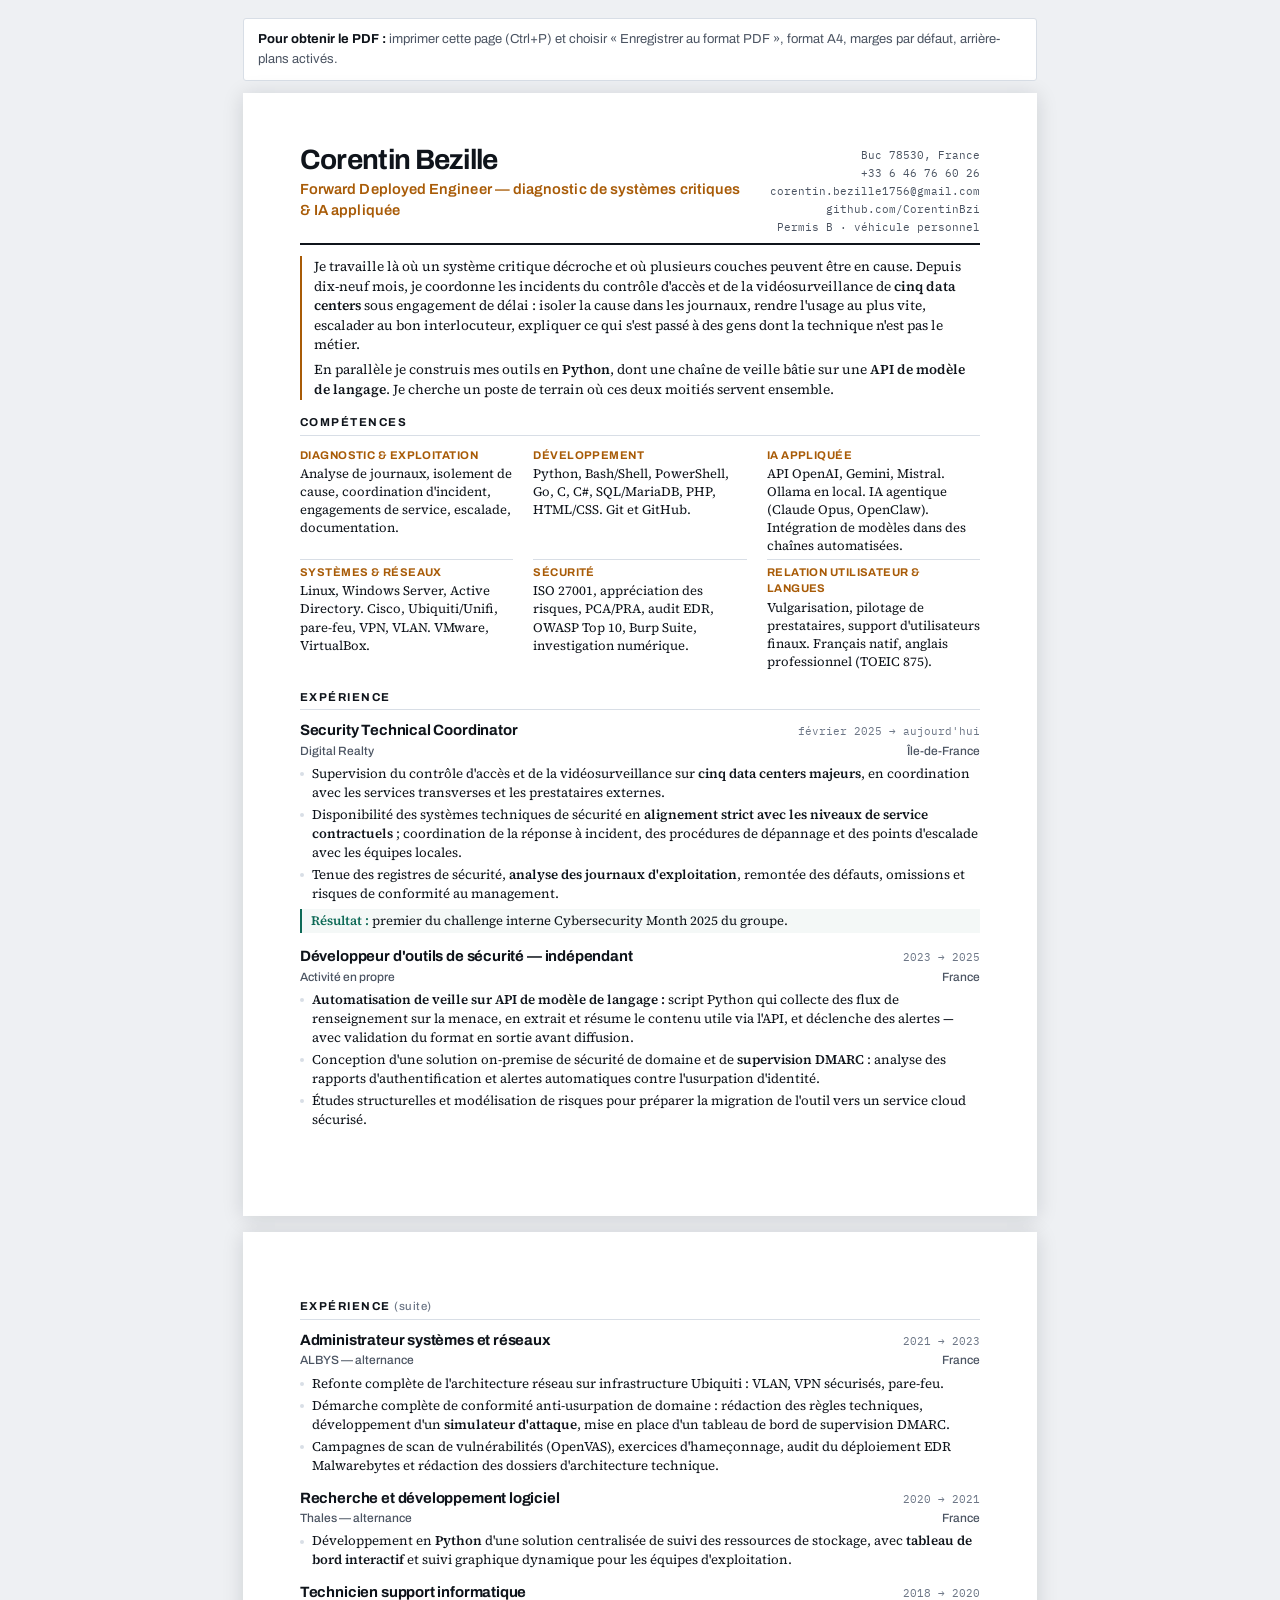
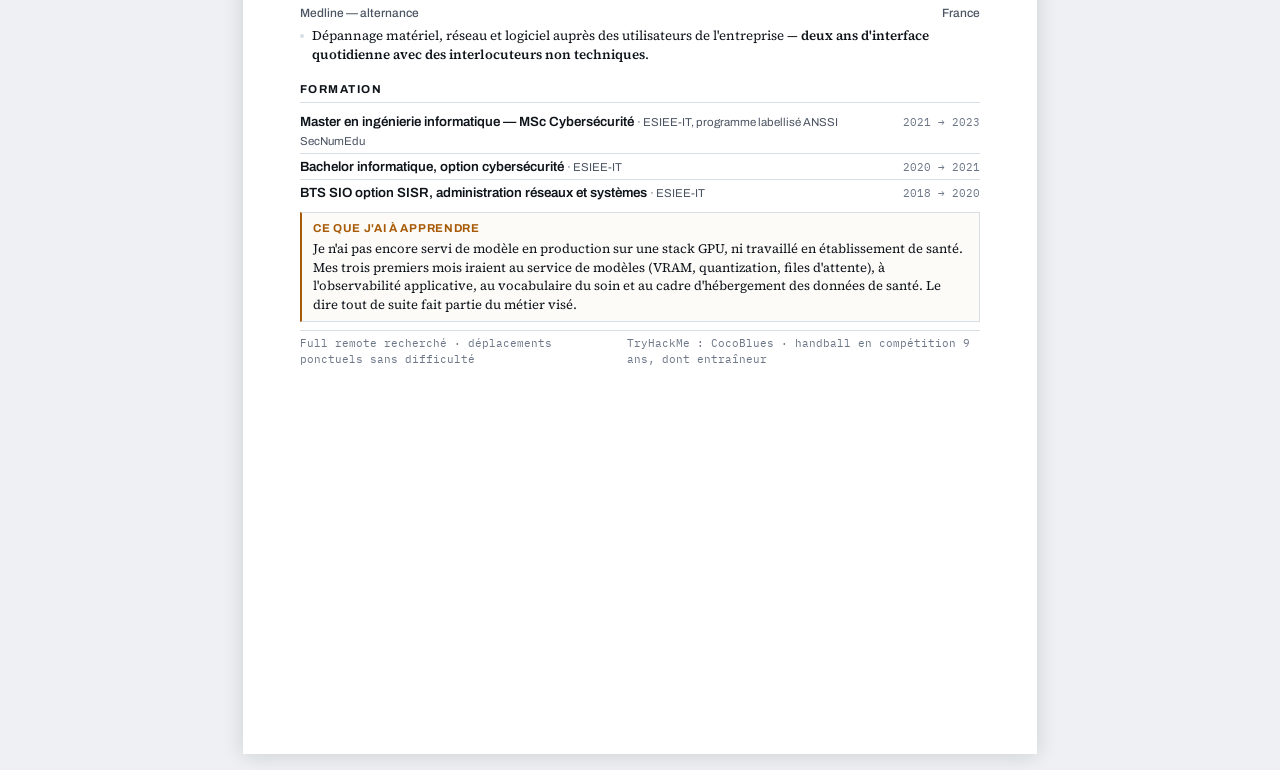
==== cv.html @ ca57f3ab "feat: portfolio réorienté Forward Deployed Engineer Remplace le mini-jeu d'audit cyber « SecAudit » " ====
<!doctype html>
<html lang="fr">
<head>
<meta charset="utf-8">
<meta name="viewport" content="width=device-width, initial-scale=1">
<title>CV — Corentin Bezille, Forward Deployed Engineer</title>
<meta name="description" content="CV de Corentin Bezille, candidat Forward Deployed Engineer : diagnostic de systèmes critiques, Python, modèles de langage, communication avec des utilisateurs non techniques.">
<meta name="color-scheme" content="light">

<link rel="preconnect" href="https://fonts.googleapis.com">
<link rel="preconnect" href="https://fonts.gstatic.com" crossorigin>
<link rel="stylesheet" href="https://fonts.googleapis.com/css2?family=Archivo:wght@500;600;700&family=IBM+Plex+Mono:wght@400;500&family=Source+Serif+4:opsz,wght@8..60,400;8..60,600&display=swap">

<style>
:root{
  --paper:#FFFFFF;
  --ink:#0F141B;
  --ink-2:#4B5462;
  --ink-3:#6C7686;
  --rule:#D8DEE6;
  --signal:#A85B07;
  --resolved:#0E6A57;
  --sans:"Archivo",system-ui,-apple-system,"Segoe UI",sans-serif;
  --serif:"Source Serif 4",Georgia,serif;
  --mono:"IBM Plex Mono",ui-monospace,Menlo,monospace;
}
*{box-sizing:border-box}
body{
  margin:0;background:#EEF0F3;color:var(--ink);
  font-family:var(--serif);font-size:10.2pt;line-height:1.44;
  -webkit-font-smoothing:antialiased;
}
.page{
  background:var(--paper);width:210mm;min-height:297mm;margin:16px auto;
  padding:14mm 15mm 12mm;box-shadow:0 2px 20px rgba(15,20,27,.14);
}
.page + .page{margin-top:0}

/* en-tête */
.id{display:flex;justify-content:space-between;align-items:flex-start;gap:18px;
  border-bottom:2.5px solid var(--ink);padding-bottom:7px}
.id h1{font-family:var(--sans);font-size:21pt;font-weight:700;letter-spacing:-.025em;
  margin:0;line-height:1}
.id .role{font-family:var(--sans);font-size:11pt;font-weight:600;color:var(--signal);
  margin:5px 0 0;letter-spacing:.005em}
.id .reach{font-family:var(--mono);font-size:8.2pt;line-height:1.65;color:var(--ink-2);
  text-align:right;white-space:nowrap}
.id .reach a{color:var(--ink-2);text-decoration:none}

/* accroche */
.pitch{margin:11px 0 0;border-left:2.5px solid var(--signal);padding:1px 0 1px 12px}
.pitch p{margin:0}
.pitch p + p{margin-top:5px}
.pitch b{font-weight:600}

h2.sec{
  font-family:var(--sans);font-size:8.6pt;font-weight:700;letter-spacing:.13em;
  text-transform:uppercase;color:var(--ink);margin:14px 0 0;padding-bottom:4px;
  border-bottom:1px solid var(--rule);
}

/* compétences */
.skills{display:grid;grid-template-columns:repeat(3,1fr);gap:0 20px;margin-top:7px}
.sk{padding:4px 0;border-bottom:1px solid var(--rule)}
.sk:nth-last-child(-n+3){border-bottom:0}
.sk h3{font-family:var(--sans);font-size:8.4pt;font-weight:700;letter-spacing:.04em;
  text-transform:uppercase;color:var(--signal);margin:0 0 2px}
.sk p{margin:0;font-size:9.7pt;line-height:1.4}

/* expérience */
.role-block{margin-top:10px;break-inside:avoid}
.role-head{display:flex;justify-content:space-between;align-items:baseline;gap:14px}
.role-head h3{font-family:var(--sans);font-size:11.2pt;font-weight:700;margin:0;letter-spacing:-.012em}
.role-head .when{font-family:var(--mono);font-size:8.4pt;color:var(--ink-3);white-space:nowrap}
.role-sub{font-family:var(--sans);font-size:9pt;font-weight:500;color:var(--ink-2);
  margin:1px 0 4px;display:flex;justify-content:space-between;gap:14px}
ul.pts{margin:0;padding:0;list-style:none}
ul.pts li{position:relative;padding:0 0 3px 12px;font-size:9.9pt;line-height:1.44}
ul.pts li::before{content:"";position:absolute;left:0;top:.62em;width:4px;height:4px;
  background:var(--rule);border-radius:50%}
ul.pts li b{font-weight:600}
.win{background:#F4F8F7;border-left:2.5px solid var(--resolved);padding:3px 9px;margin-top:3px;
  font-size:9.7pt;line-height:1.4}
.win b{color:var(--resolved);font-weight:600}

/* formation */
.edu{margin-top:6px}
.edu-row{display:flex;justify-content:space-between;align-items:baseline;gap:14px;
  padding:3px 0;border-bottom:1px solid var(--rule)}
.edu-row:last-child{border-bottom:0}
.edu-row h3{font-family:var(--sans);font-size:10pt;font-weight:600;margin:0}
.edu-row .where{font-family:var(--sans);font-size:8.6pt;font-weight:400;color:var(--ink-2)}
.edu-row .when{font-family:var(--mono);font-size:8.4pt;color:var(--ink-3);white-space:nowrap}
.edu-note{margin:4px 0 0;font-size:9.2pt;color:var(--ink-2)}

/* honnêteté */
.gap{margin-top:7px;border:1px solid var(--rule);border-left:2.5px solid var(--signal);
  padding:7px 11px;background:#FCFBF8}
.gap h3{font-family:var(--sans);font-size:8.6pt;font-weight:700;letter-spacing:.06em;
  text-transform:uppercase;color:var(--signal);margin:0 0 3px}
.gap p{margin:0;font-size:9.7pt;line-height:1.44}

h2.sec .cont{font-weight:500;letter-spacing:.04em;color:var(--ink-3);text-transform:none}
.foot{margin-top:8px;padding-top:5px;border-top:1px solid var(--rule);
  font-family:var(--mono);font-size:8pt;color:var(--ink-3);display:flex;
  justify-content:space-between;gap:14px}

.print-tip{
  max-width:210mm;margin:18px auto -4px;padding:11px 14px;background:#FFF;
  border:1px solid var(--rule);border-radius:3px;font-family:var(--sans);font-size:13px;
  color:var(--ink-2);line-height:1.5;
}
.print-tip b{color:var(--ink)}

@page{size:A4;margin:11mm 13mm}
@media print{
  body{background:#FFF}
  .page{width:auto;min-height:0;margin:0;padding:0;box-shadow:none}
  .page + .page{break-before:page}
  .print-tip{display:none}
  a{text-decoration:none;color:inherit}
  h2.sec{break-after:avoid}
  .role-block,.gap,.edu-row,.win{break-inside:avoid}
}
@media (max-width:800px){
  .page{width:auto;padding:22px 18px}
  .id{flex-direction:column;gap:8px}
  .id .reach{text-align:left}
  .skills{grid-template-columns:1fr}
  .sk{border-bottom:1px solid var(--rule)}
  .role-head,.role-sub,.edu-row,.foot{flex-direction:column;gap:2px}
  .role-head .when,.edu-row .when{order:-1}
}
</style>
</head>
<body>

<p class="print-tip"><b>Pour obtenir le PDF :</b> imprimer cette page (Ctrl+P) et choisir
« Enregistrer au format PDF », format A4, marges par défaut, arrière-plans activés.</p>

<article class="page">

  <header class="id">
    <div>
      <h1>Corentin Bezille</h1>
      <p class="role">Forward Deployed Engineer — diagnostic de systèmes critiques &amp; IA appliquée</p>
    </div>
    <div class="reach">
      Buc 78530, France<br>
      +33 6 46 76 60 26<br>
      <a href="mailto:corentin.bezille1756@gmail.com">corentin.bezille1756@gmail.com</a><br>
      github.com/CorentinBzi<br>
      Permis B · véhicule personnel
    </div>
  </header>

  <div class="pitch">
    <p>Je travaille là où un système critique décroche et où plusieurs couches peuvent être en cause.
    Depuis dix-neuf mois, je coordonne les incidents du contrôle d'accès et de la vidéosurveillance de
    <b>cinq data centers</b> sous engagement de délai : isoler la cause dans les journaux, rendre l'usage
    au plus vite, escalader au bon interlocuteur, expliquer ce qui s'est passé à des gens dont la
    technique n'est pas le métier.</p>
    <p>En parallèle je construis mes outils en <b>Python</b>, dont une chaîne de veille bâtie sur une
    <b>API de modèle de langage</b>. Je cherche un poste de terrain où ces deux moitiés servent ensemble.</p>
  </div>

  <h2 class="sec">Compétences</h2>
  <div class="skills">
    <div class="sk">
      <h3>Diagnostic &amp; exploitation</h3>
      <p>Analyse de journaux, isolement de cause, coordination d'incident, engagements de service,
      escalade, documentation.</p>
    </div>
    <div class="sk">
      <h3>Développement</h3>
      <p>Python, Bash/Shell, PowerShell, Go, C, C#, SQL/MariaDB, PHP, HTML/CSS. Git et GitHub.</p>
    </div>
    <div class="sk">
      <h3>IA appliquée</h3>
      <p>API OpenAI, Gemini, Mistral. Ollama en local. IA agentique (Claude Opus, OpenClaw).
      Intégration de modèles dans des chaînes automatisées.</p>
    </div>
    <div class="sk">
      <h3>Systèmes &amp; réseaux</h3>
      <p>Linux, Windows Server, Active Directory. Cisco, Ubiquiti/Unifi, pare-feu, VPN, VLAN.
      VMware, VirtualBox.</p>
    </div>
    <div class="sk">
      <h3>Sécurité</h3>
      <p>ISO 27001, appréciation des risques, PCA/PRA, audit EDR, OWASP Top 10, Burp Suite,
      investigation numérique.</p>
    </div>
    <div class="sk">
      <h3>Relation utilisateur &amp; langues</h3>
      <p>Vulgarisation, pilotage de prestataires, support d'utilisateurs finaux. Français natif,
      anglais professionnel (TOEIC 875).</p>
    </div>
  </div>

  <h2 class="sec">Expérience</h2>

  <section class="role-block">
    <div class="role-head">
      <h3>Security Technical Coordinator</h3>
      <span class="when">février 2025 → aujourd'hui</span>
    </div>
    <div class="role-sub"><span>Digital Realty</span><span>Île-de-France</span></div>
    <ul class="pts">
      <li>Supervision du contrôle d'accès et de la vidéosurveillance sur <b>cinq data centers majeurs</b>,
      en coordination avec les services transverses et les prestataires externes.</li>
      <li>Disponibilité des systèmes techniques de sécurité en <b>alignement strict avec les niveaux de
      service contractuels</b> ; coordination de la réponse à incident, des procédures de dépannage et des
      points d'escalade avec les équipes locales.</li>
      <li>Tenue des registres de sécurité, <b>analyse des journaux d'exploitation</b>, remontée des défauts,
      omissions et risques de conformité au management.</li>
    </ul>
    <p class="win"><b>Résultat :</b> premier du challenge interne Cybersecurity Month 2025 du groupe.</p>
  </section>

  <section class="role-block">
    <div class="role-head">
      <h3>Développeur d'outils de sécurité — indépendant</h3>
      <span class="when">2023 → 2025</span>
    </div>
    <div class="role-sub"><span>Activité en propre</span><span>France</span></div>
    <ul class="pts">
      <li><b>Automatisation de veille sur API de modèle de langage :</b> script Python qui collecte des flux
      de renseignement sur la menace, en extrait et résume le contenu utile via l'API, et déclenche des
      alertes — avec validation du format en sortie avant diffusion.</li>
      <li>Conception d'une solution on-premise de sécurité de domaine et de <b>supervision DMARC</b> :
      analyse des rapports d'authentification et alertes automatiques contre l'usurpation d'identité.</li>
      <li>Études structurelles et modélisation de risques pour préparer la migration de l'outil vers un
      service cloud sécurisé.</li>
    </ul>
  </section>

</article>

<article class="page">

  <h2 class="sec">Expérience <span class="cont">(suite)</span></h2>

  <section class="role-block">
    <div class="role-head">
      <h3>Administrateur systèmes et réseaux</h3>
      <span class="when">2021 → 2023</span>
    </div>
    <div class="role-sub"><span>ALBYS — alternance</span><span>France</span></div>
    <ul class="pts">
      <li>Refonte complète de l'architecture réseau sur infrastructure Ubiquiti : VLAN, VPN sécurisés,
      pare-feu.</li>
      <li>Démarche complète de conformité anti-usurpation de domaine : rédaction des règles techniques,
      développement d'un <b>simulateur d'attaque</b>, mise en place d'un tableau de bord de supervision DMARC.</li>
      <li>Campagnes de scan de vulnérabilités (OpenVAS), exercices d'hameçonnage, audit du déploiement
      EDR Malwarebytes et rédaction des dossiers d'architecture technique.</li>
    </ul>
  </section>

  <section class="role-block">
    <div class="role-head">
      <h3>Recherche et développement logiciel</h3>
      <span class="when">2020 → 2021</span>
    </div>
    <div class="role-sub"><span>Thales — alternance</span><span>France</span></div>
    <ul class="pts">
      <li>Développement en <b>Python</b> d'une solution centralisée de suivi des ressources de stockage,
      avec <b>tableau de bord interactif</b> et suivi graphique dynamique pour les équipes d'exploitation.</li>
    </ul>
  </section>

  <section class="role-block">
    <div class="role-head">
      <h3>Technicien support informatique</h3>
      <span class="when">2018 → 2020</span>
    </div>
    <div class="role-sub"><span>Medline — alternance</span><span>France</span></div>
    <ul class="pts">
      <li>Dépannage matériel, réseau et logiciel auprès des utilisateurs de l'entreprise —
      <b>deux ans d'interface quotidienne avec des interlocuteurs non techniques</b>.</li>
    </ul>
  </section>

  <h2 class="sec">Formation</h2>
  <div class="edu">
    <div class="edu-row">
      <div><h3>Master en ingénierie informatique — MSc Cybersécurité <span class="where">· ESIEE-IT,
      programme labellisé ANSSI SecNumEdu</span></h3></div>
      <span class="when">2021 → 2023</span>
    </div>
    <div class="edu-row">
      <div><h3>Bachelor informatique, option cybersécurité <span class="where">· ESIEE-IT</span></h3></div>
      <span class="when">2020 → 2021</span>
    </div>
    <div class="edu-row">
      <div><h3>BTS SIO option SISR, administration réseaux et systèmes <span class="where">· ESIEE-IT</span></h3></div>
      <span class="when">2018 → 2020</span>
    </div>
  </div>

  <div class="gap">
    <h3>Ce que j'ai à apprendre</h3>
    <p>Je n'ai pas encore servi de modèle en production sur une stack GPU, ni travaillé en établissement
    de santé. Mes trois premiers mois iraient au service de modèles (VRAM, quantization, files d'attente),
    à l'observabilité applicative, au vocabulaire du soin et au cadre d'hébergement des données de santé.
    Le dire tout de suite fait partie du métier visé.</p>
  </div>

  <div class="foot">
    <span>Full remote recherché · déplacements ponctuels sans difficulté</span>
    <span>TryHackMe : CocoBlues · handball en compétition 9 ans, dont entraîneur</span>
  </div>

</article>

</body>
</html>
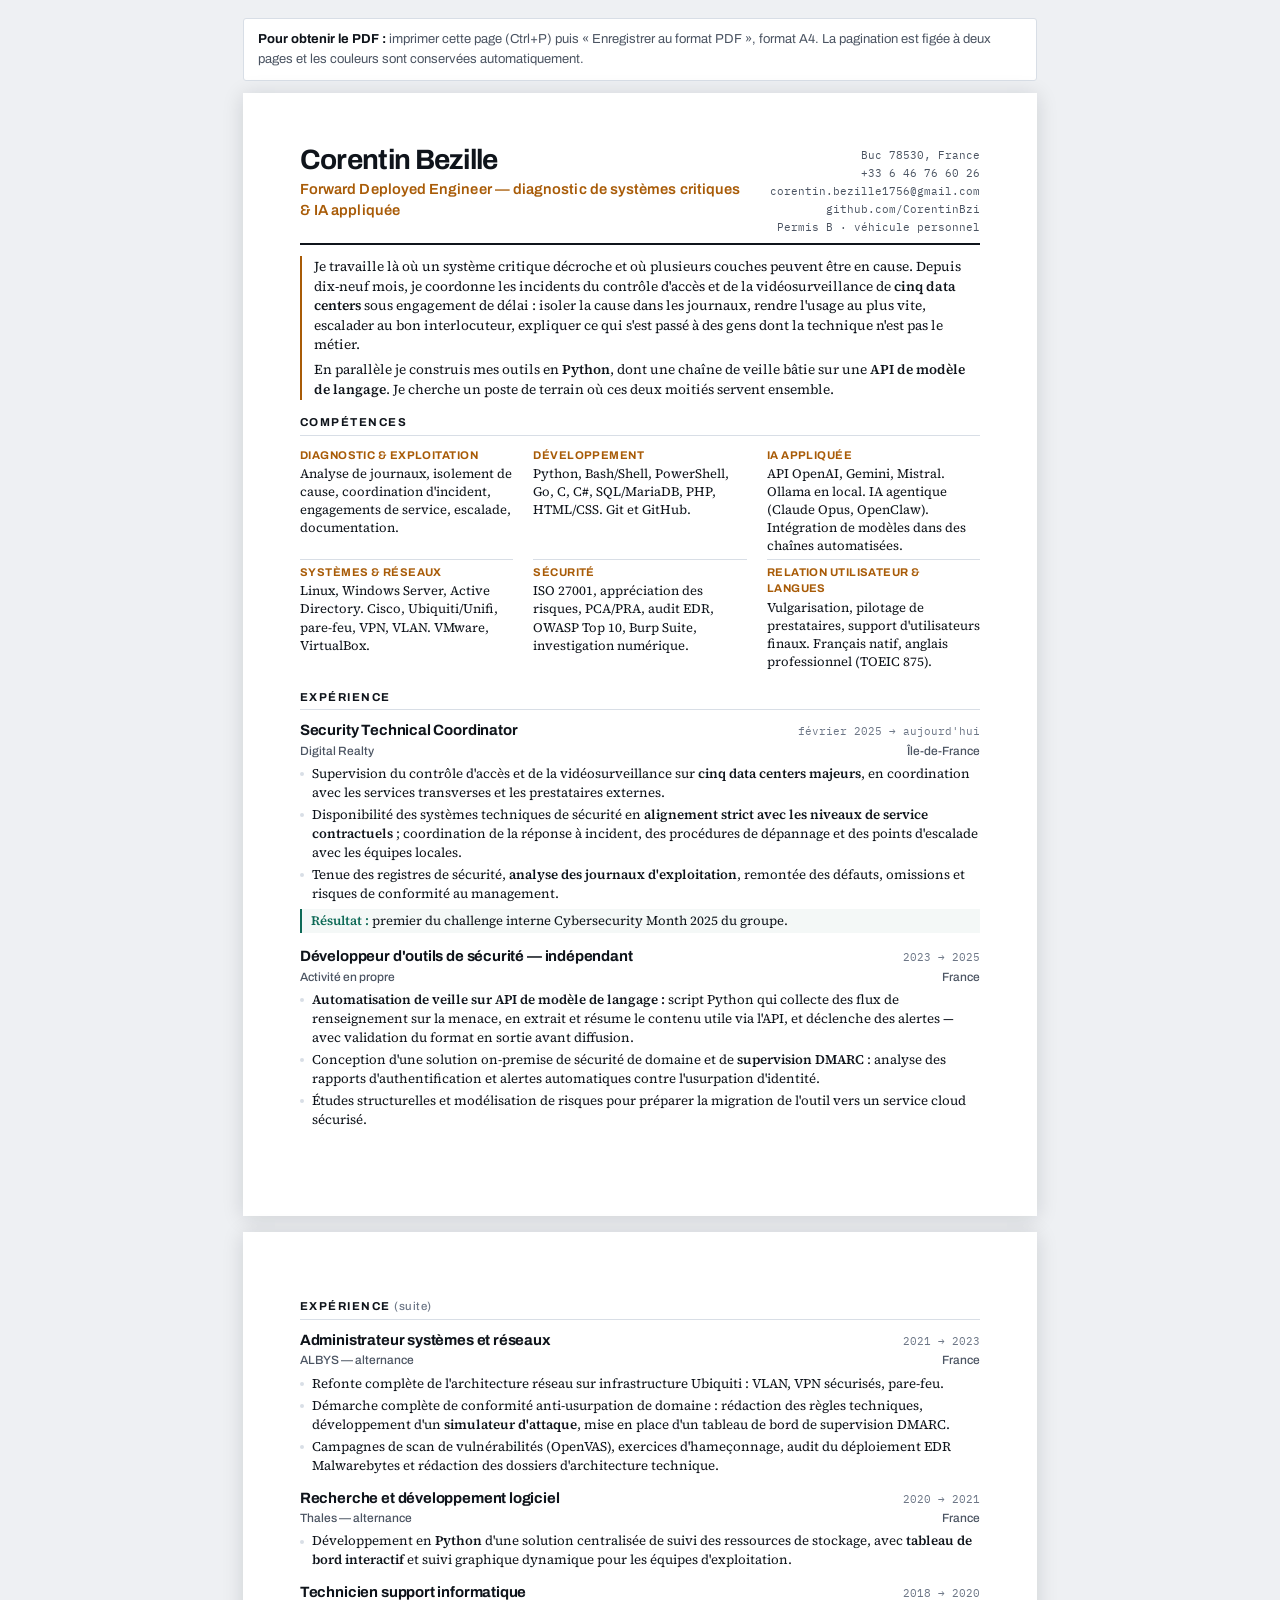
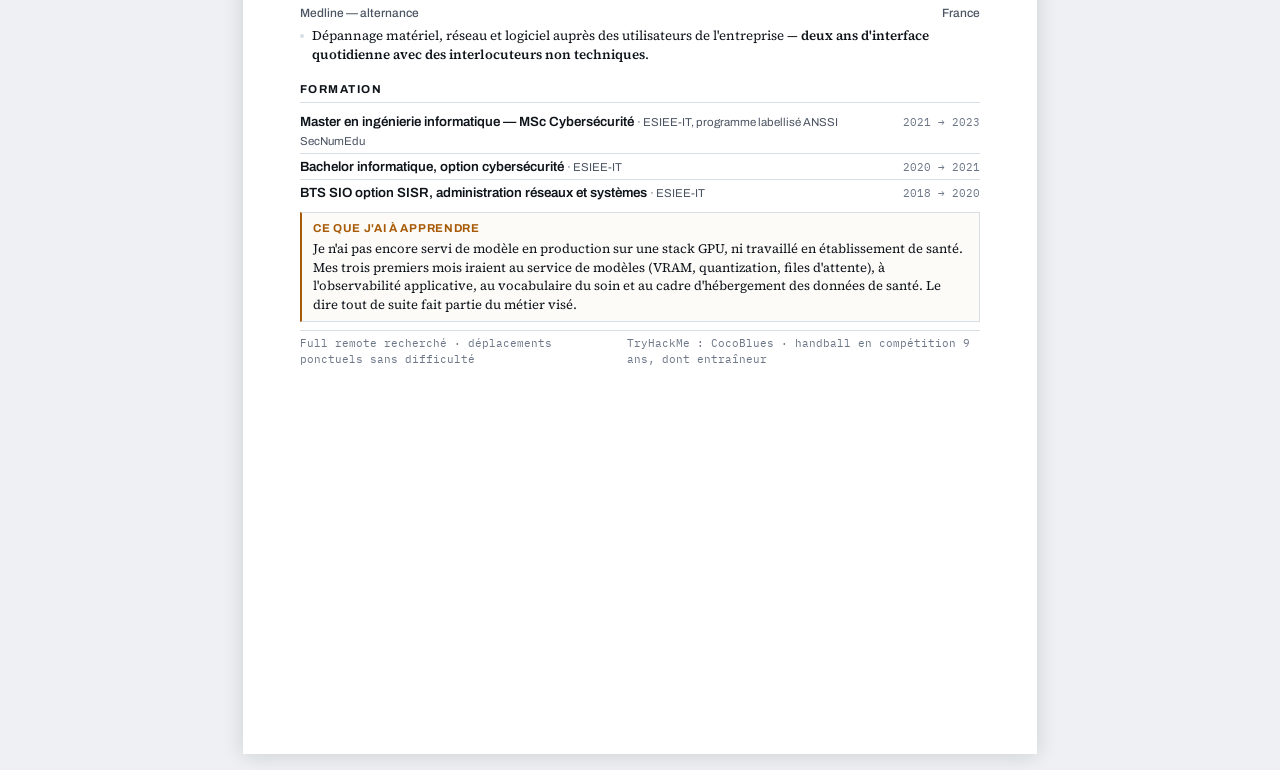
==== commit e4ba3e49: "fix: le CV s'imprimait sur trois pages Une page A4 fait environ 794 px, donc la requête média mobile" ====
--- a/cv.html
+++ b/cv.html
@@ -24,7 +24,7 @@
   --serif:"Source Serif 4",Georgia,serif;
   --mono:"IBM Plex Mono",ui-monospace,Menlo,monospace;
 }
-*{box-sizing:border-box}
+*{box-sizing:border-box;-webkit-print-color-adjust:exact;print-color-adjust:exact}
 body{
   margin:0;background:#EEF0F3;color:var(--ink);
   font-family:var(--serif);font-size:10.2pt;line-height:1.44;
@@ -122,7 +122,7 @@
   h2.sec{break-after:avoid}
   .role-block,.gap,.edu-row,.win{break-inside:avoid}
 }
-@media (max-width:800px){
+@media screen and (max-width:800px){
   .page{width:auto;padding:22px 18px}
   .id{flex-direction:column;gap:8px}
   .id .reach{text-align:left}
@@ -135,8 +135,9 @@
 </head>
 <body>
 
-<p class="print-tip"><b>Pour obtenir le PDF :</b> imprimer cette page (Ctrl+P) et choisir
-« Enregistrer au format PDF », format A4, marges par défaut, arrière-plans activés.</p>
+<p class="print-tip"><b>Pour obtenir le PDF :</b> imprimer cette page (Ctrl+P) puis
+« Enregistrer au format PDF », format A4. La pagination est figée à deux pages et les couleurs
+sont conservées automatiquement.</p>
 
 <article class="page">
 
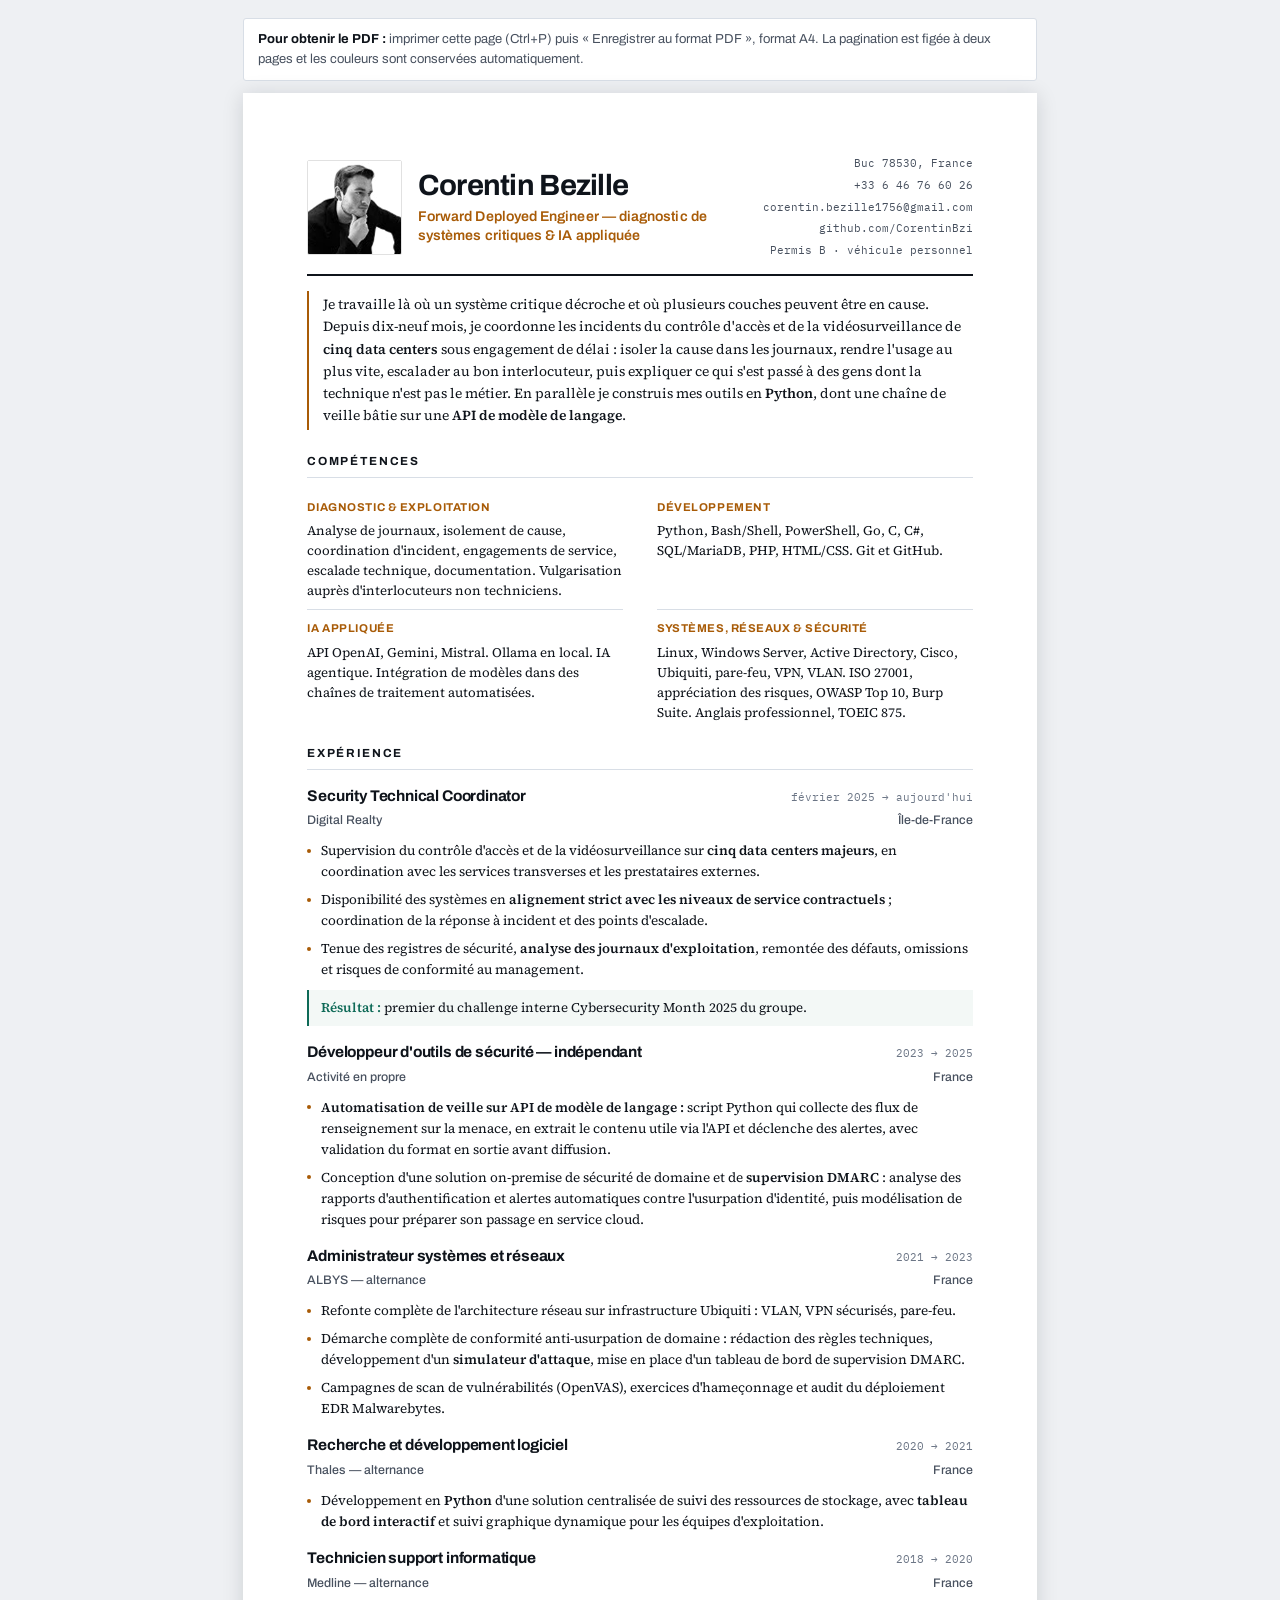
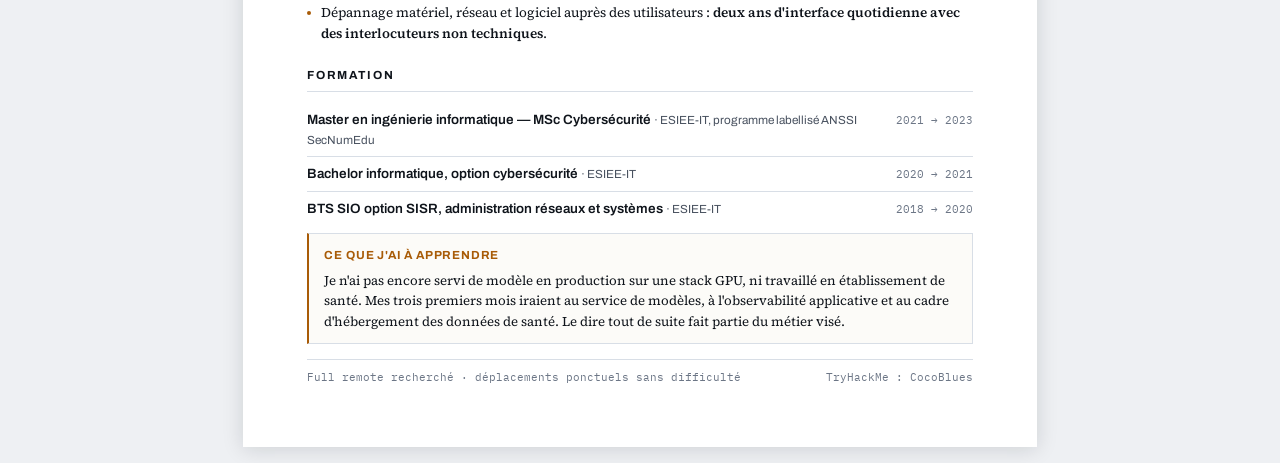
==== commit 6762bc48: "feat(cv): aération de la mise en page et ajout du portrait - Interligne 1.6, corps à 10.4 pt, respir" ====
--- a/cv.html
+++ b/cv.html
@@ -15,7 +15,7 @@
 :root{
   --paper:#FFFFFF;
   --ink:#0F141B;
-  --ink-2:#4B5462;
+  --ink-2:#48515F;
   --ink-3:#6C7686;
   --rule:#D8DEE6;
   --signal:#A85B07;
@@ -27,83 +27,89 @@
 *{box-sizing:border-box;-webkit-print-color-adjust:exact;print-color-adjust:exact}
 body{
   margin:0;background:#EEF0F3;color:var(--ink);
-  font-family:var(--serif);font-size:10.2pt;line-height:1.44;
+  font-family:var(--serif);font-size:10.4pt;line-height:1.6;
   -webkit-font-smoothing:antialiased;
 }
 .page{
   background:var(--paper);width:210mm;min-height:297mm;margin:16px auto;
-  padding:14mm 15mm 12mm;box-shadow:0 2px 20px rgba(15,20,27,.14);
+  padding:16mm 17mm;box-shadow:0 2px 20px rgba(15,20,27,.14);
 }
 .page + .page{margin-top:0}
 
-/* en-tête */
-.id{display:flex;justify-content:space-between;align-items:flex-start;gap:18px;
-  border-bottom:2.5px solid var(--ink);padding-bottom:7px}
-.id h1{font-family:var(--sans);font-size:21pt;font-weight:700;letter-spacing:-.025em;
-  margin:0;line-height:1}
-.id .role{font-family:var(--sans);font-size:11pt;font-weight:600;color:var(--signal);
-  margin:5px 0 0;letter-spacing:.005em}
-.id .reach{font-family:var(--mono);font-size:8.2pt;line-height:1.65;color:var(--ink-2);
-  text-align:right;white-space:nowrap}
+/* ---------- en-tête ---------- */
+.id{display:flex;align-items:center;gap:16px;
+  border-bottom:2.5px solid var(--ink);padding-bottom:13px}
+.portrait{
+  width:25mm;height:25mm;flex:none;border-radius:2px;object-fit:cover;
+  filter:grayscale(100%) contrast(1.04);
+  border:1px solid var(--rule);
+}
+.id-txt{flex:1 1 auto;min-width:0}
+.id h1{font-family:var(--sans);font-size:22pt;font-weight:700;letter-spacing:-.025em;
+  margin:0;line-height:1.05}
+.id .role{font-family:var(--sans);font-size:10.6pt;font-weight:600;color:var(--signal);
+  margin:6px 0 0;letter-spacing:.005em;line-height:1.35}
+.id .reach{font-family:var(--mono);font-size:8.3pt;line-height:1.95;color:var(--ink-2);
+  text-align:right;white-space:nowrap;flex:none}
 .id .reach a{color:var(--ink-2);text-decoration:none}
 
-/* accroche */
-.pitch{margin:11px 0 0;border-left:2.5px solid var(--signal);padding:1px 0 1px 12px}
+/* ---------- accroche ---------- */
+.pitch{margin:15px 0 0;border-left:2.5px solid var(--signal);padding:3px 0 3px 14px}
 .pitch p{margin:0}
-.pitch p + p{margin-top:5px}
+.pitch p + p{margin-top:8px}
 .pitch b{font-weight:600}
 
 h2.sec{
-  font-family:var(--sans);font-size:8.6pt;font-weight:700;letter-spacing:.13em;
-  text-transform:uppercase;color:var(--ink);margin:14px 0 0;padding-bottom:4px;
+  font-family:var(--sans);font-size:8.8pt;font-weight:700;letter-spacing:.14em;
+  text-transform:uppercase;color:var(--ink);margin:22px 0 0;padding-bottom:6px;
   border-bottom:1px solid var(--rule);
 }
-
-/* compétences */
-.skills{display:grid;grid-template-columns:repeat(3,1fr);gap:0 20px;margin-top:7px}
-.sk{padding:4px 0;border-bottom:1px solid var(--rule)}
-.sk:nth-last-child(-n+3){border-bottom:0}
-.sk h3{font-family:var(--sans);font-size:8.4pt;font-weight:700;letter-spacing:.04em;
-  text-transform:uppercase;color:var(--signal);margin:0 0 2px}
-.sk p{margin:0;font-size:9.7pt;line-height:1.4}
-
-/* expérience */
-.role-block{margin-top:10px;break-inside:avoid}
-.role-head{display:flex;justify-content:space-between;align-items:baseline;gap:14px}
-.role-head h3{font-family:var(--sans);font-size:11.2pt;font-weight:700;margin:0;letter-spacing:-.012em}
-.role-head .when{font-family:var(--mono);font-size:8.4pt;color:var(--ink-3);white-space:nowrap}
-.role-sub{font-family:var(--sans);font-size:9pt;font-weight:500;color:var(--ink-2);
-  margin:1px 0 4px;display:flex;justify-content:space-between;gap:14px}
+h2.sec .cont{font-weight:500;letter-spacing:.04em;color:var(--ink-3);text-transform:none}
+
+/* ---------- compétences ---------- */
+.skills{display:grid;grid-template-columns:1fr 1fr;gap:0 34px;margin-top:11px}
+.sk{padding:9px 0;border-bottom:1px solid var(--rule)}
+.sk:nth-last-child(-n+2){border-bottom:0;padding-bottom:0}
+.sk h3{font-family:var(--sans);font-size:8.5pt;font-weight:700;letter-spacing:.05em;
+  text-transform:uppercase;color:var(--signal);margin:0 0 4px}
+.sk p{margin:0;font-size:9.9pt;line-height:1.52}
+
+/* ---------- expérience ---------- */
+.role-block{margin-top:14px;break-inside:avoid}
+.role-head{display:flex;justify-content:space-between;align-items:baseline;gap:16px}
+.role-head h3{font-family:var(--sans);font-size:11.6pt;font-weight:700;margin:0;letter-spacing:-.012em}
+.role-head .when{font-family:var(--mono);font-size:8.5pt;color:var(--ink-3);white-space:nowrap}
+.role-sub{font-family:var(--sans);font-size:9.3pt;font-weight:500;color:var(--ink-2);
+  margin:3px 0 9px;display:flex;justify-content:space-between;gap:16px}
 ul.pts{margin:0;padding:0;list-style:none}
-ul.pts li{position:relative;padding:0 0 3px 12px;font-size:9.9pt;line-height:1.44}
-ul.pts li::before{content:"";position:absolute;left:0;top:.62em;width:4px;height:4px;
-  background:var(--rule);border-radius:50%}
+ul.pts li{position:relative;padding:0 0 7px 14px;font-size:10.1pt;line-height:1.56}
+ul.pts li:last-child{padding-bottom:0}
+ul.pts li::before{content:"";position:absolute;left:0;top:.66em;width:4px;height:4px;
+  background:var(--signal);border-radius:50%}
 ul.pts li b{font-weight:600}
-.win{background:#F4F8F7;border-left:2.5px solid var(--resolved);padding:3px 9px;margin-top:3px;
-  font-size:9.7pt;line-height:1.4}
+.win{background:#F3F8F6;border-left:2.5px solid var(--resolved);padding:8px 12px;margin-top:10px;
+  font-size:9.9pt;line-height:1.5}
 .win b{color:var(--resolved);font-weight:600}
 
-/* formation */
-.edu{margin-top:6px}
-.edu-row{display:flex;justify-content:space-between;align-items:baseline;gap:14px;
-  padding:3px 0;border-bottom:1px solid var(--rule)}
-.edu-row:last-child{border-bottom:0}
-.edu-row h3{font-family:var(--sans);font-size:10pt;font-weight:600;margin:0}
-.edu-row .where{font-family:var(--sans);font-size:8.6pt;font-weight:400;color:var(--ink-2)}
-.edu-row .when{font-family:var(--mono);font-size:8.4pt;color:var(--ink-3);white-space:nowrap}
-.edu-note{margin:4px 0 0;font-size:9.2pt;color:var(--ink-2)}
-
-/* honnêteté */
-.gap{margin-top:7px;border:1px solid var(--rule);border-left:2.5px solid var(--signal);
-  padding:7px 11px;background:#FCFBF8}
-.gap h3{font-family:var(--sans);font-size:8.6pt;font-weight:700;letter-spacing:.06em;
-  text-transform:uppercase;color:var(--signal);margin:0 0 3px}
-.gap p{margin:0;font-size:9.7pt;line-height:1.44}
-
-h2.sec .cont{font-weight:500;letter-spacing:.04em;color:var(--ink-3);text-transform:none}
-.foot{margin-top:8px;padding-top:5px;border-top:1px solid var(--rule);
-  font-family:var(--mono);font-size:8pt;color:var(--ink-3);display:flex;
-  justify-content:space-between;gap:14px}
+/* ---------- formation ---------- */
+.edu{margin-top:11px}
+.edu-row{display:flex;justify-content:space-between;align-items:baseline;gap:16px;
+  padding:7px 0;border-bottom:1px solid var(--rule)}
+.edu-row:last-child{border-bottom:0;padding-bottom:0}
+.edu-row h3{font-family:var(--sans);font-size:10.1pt;font-weight:600;margin:0;line-height:1.45}
+.edu-row .where{font-family:var(--sans);font-size:8.8pt;font-weight:400;color:var(--ink-2)}
+.edu-row .when{font-family:var(--mono);font-size:8.5pt;color:var(--ink-3);white-space:nowrap}
+
+/* ---------- honnêteté ---------- */
+.gap{margin-top:15px;border:1px solid var(--rule);border-left:2.5px solid var(--signal);
+  padding:12px 15px;background:#FCFBF8;break-inside:avoid}
+.gap h3{font-family:var(--sans);font-size:8.8pt;font-weight:700;letter-spacing:.07em;
+  text-transform:uppercase;color:var(--signal);margin:0 0 5px}
+.gap p{margin:0;font-size:9.9pt;line-height:1.55}
+
+.foot{margin-top:15px;padding-top:8px;border-top:1px solid var(--rule);
+  font-family:var(--mono);font-size:8.1pt;line-height:1.7;color:var(--ink-3);display:flex;
+  justify-content:space-between;gap:16px}
 
 .print-tip{
   max-width:210mm;margin:18px auto -4px;padding:11px 14px;background:#FFF;
@@ -112,23 +118,25 @@
 }
 .print-tip b{color:var(--ink)}
 
-@page{size:A4;margin:11mm 13mm}
+@page{size:A4;margin:12mm 15mm}
 @media print{
   body{background:#FFF}
   .page{width:auto;min-height:0;margin:0;padding:0;box-shadow:none}
-  .page + .page{break-before:page}
   .print-tip{display:none}
   a{text-decoration:none;color:inherit}
   h2.sec{break-after:avoid}
+  ul.pts li{break-inside:avoid}
+  .skills{break-inside:avoid}
   .role-block,.gap,.edu-row,.win{break-inside:avoid}
 }
 @media screen and (max-width:800px){
-  .page{width:auto;padding:22px 18px}
-  .id{flex-direction:column;gap:8px}
-  .id .reach{text-align:left}
+  .page{width:auto;padding:24px 20px}
+  .id{flex-wrap:wrap;gap:12px}
+  .id .reach{text-align:left;width:100%}
   .skills{grid-template-columns:1fr}
-  .sk{border-bottom:1px solid var(--rule)}
-  .role-head,.role-sub,.edu-row,.foot{flex-direction:column;gap:2px}
+  .sk:nth-last-child(-n+2){border-bottom:1px solid var(--rule);padding-bottom:9px}
+  .sk:last-child{border-bottom:0}
+  .role-head,.role-sub,.edu-row,.foot{flex-direction:column;gap:3px}
   .role-head .when,.edu-row .when{order:-1}
 }
 </style>
@@ -142,7 +150,8 @@
 <article class="page">
 
   <header class="id">
-    <div>
+    <img class="portrait" src="[data-uri]" alt="Portrait de Corentin Bezille">
+    <div class="id-txt">
       <h1>Corentin Bezille</h1>
       <p class="role">Forward Deployed Engineer — diagnostic de systèmes critiques &amp; IA appliquée</p>
     </div>
@@ -158,11 +167,10 @@
   <div class="pitch">
     <p>Je travaille là où un système critique décroche et où plusieurs couches peuvent être en cause.
     Depuis dix-neuf mois, je coordonne les incidents du contrôle d'accès et de la vidéosurveillance de
-    <b>cinq data centers</b> sous engagement de délai : isoler la cause dans les journaux, rendre l'usage
-    au plus vite, escalader au bon interlocuteur, expliquer ce qui s'est passé à des gens dont la
-    technique n'est pas le métier.</p>
-    <p>En parallèle je construis mes outils en <b>Python</b>, dont une chaîne de veille bâtie sur une
-    <b>API de modèle de langage</b>. Je cherche un poste de terrain où ces deux moitiés servent ensemble.</p>
+    <b>cinq data centers</b> sous engagement de délai : isoler la cause dans les journaux, rendre
+    l'usage au plus vite, escalader au bon interlocuteur, puis expliquer ce qui s'est passé à des gens
+    dont la technique n'est pas le métier. En parallèle je construis mes outils en <b>Python</b>, dont
+    une chaîne de veille bâtie sur une <b>API de modèle de langage</b>.</p>
   </div>
 
   <h2 class="sec">Compétences</h2>
@@ -170,7 +178,7 @@
     <div class="sk">
       <h3>Diagnostic &amp; exploitation</h3>
       <p>Analyse de journaux, isolement de cause, coordination d'incident, engagements de service,
-      escalade, documentation.</p>
+      escalade technique, documentation. Vulgarisation auprès d'interlocuteurs non techniciens.</p>
     </div>
     <div class="sk">
       <h3>Développement</h3>
@@ -178,23 +186,13 @@
     </div>
     <div class="sk">
       <h3>IA appliquée</h3>
-      <p>API OpenAI, Gemini, Mistral. Ollama en local. IA agentique (Claude Opus, OpenClaw).
-      Intégration de modèles dans des chaînes automatisées.</p>
+      <p>API OpenAI, Gemini, Mistral. Ollama en local. IA agentique. Intégration de modèles dans des
+      chaînes de traitement automatisées.</p>
     </div>
     <div class="sk">
-      <h3>Systèmes &amp; réseaux</h3>
-      <p>Linux, Windows Server, Active Directory. Cisco, Ubiquiti/Unifi, pare-feu, VPN, VLAN.
-      VMware, VirtualBox.</p>
-    </div>
-    <div class="sk">
-      <h3>Sécurité</h3>
-      <p>ISO 27001, appréciation des risques, PCA/PRA, audit EDR, OWASP Top 10, Burp Suite,
-      investigation numérique.</p>
-    </div>
-    <div class="sk">
-      <h3>Relation utilisateur &amp; langues</h3>
-      <p>Vulgarisation, pilotage de prestataires, support d'utilisateurs finaux. Français natif,
-      anglais professionnel (TOEIC 875).</p>
+      <h3>Systèmes, réseaux &amp; sécurité</h3>
+      <p>Linux, Windows Server, Active Directory, Cisco, Ubiquiti, pare-feu, VPN, VLAN. ISO 27001,
+      appréciation des risques, OWASP Top 10, Burp Suite. Anglais professionnel, TOEIC 875.</p>
     </div>
   </div>
 
@@ -207,13 +205,12 @@
     </div>
     <div class="role-sub"><span>Digital Realty</span><span>Île-de-France</span></div>
     <ul class="pts">
-      <li>Supervision du contrôle d'accès et de la vidéosurveillance sur <b>cinq data centers majeurs</b>,
-      en coordination avec les services transverses et les prestataires externes.</li>
-      <li>Disponibilité des systèmes techniques de sécurité en <b>alignement strict avec les niveaux de
-      service contractuels</b> ; coordination de la réponse à incident, des procédures de dépannage et des
-      points d'escalade avec les équipes locales.</li>
-      <li>Tenue des registres de sécurité, <b>analyse des journaux d'exploitation</b>, remontée des défauts,
-      omissions et risques de conformité au management.</li>
+      <li>Supervision du contrôle d'accès et de la vidéosurveillance sur <b>cinq data centers
+      majeurs</b>, en coordination avec les services transverses et les prestataires externes.</li>
+      <li>Disponibilité des systèmes en <b>alignement strict avec les niveaux de service
+      contractuels</b> ; coordination de la réponse à incident et des points d'escalade.</li>
+      <li>Tenue des registres de sécurité, <b>analyse des journaux d'exploitation</b>, remontée des
+      défauts, omissions et risques de conformité au management.</li>
     </ul>
     <p class="win"><b>Résultat :</b> premier du challenge interne Cybersecurity Month 2025 du groupe.</p>
   </section>
@@ -225,21 +222,14 @@
     </div>
     <div class="role-sub"><span>Activité en propre</span><span>France</span></div>
     <ul class="pts">
-      <li><b>Automatisation de veille sur API de modèle de langage :</b> script Python qui collecte des flux
-      de renseignement sur la menace, en extrait et résume le contenu utile via l'API, et déclenche des
-      alertes — avec validation du format en sortie avant diffusion.</li>
+      <li><b>Automatisation de veille sur API de modèle de langage :</b> script Python qui collecte
+      des flux de renseignement sur la menace, en extrait le contenu utile via l'API et déclenche des
+      alertes, avec validation du format en sortie avant diffusion.</li>
       <li>Conception d'une solution on-premise de sécurité de domaine et de <b>supervision DMARC</b> :
-      analyse des rapports d'authentification et alertes automatiques contre l'usurpation d'identité.</li>
-      <li>Études structurelles et modélisation de risques pour préparer la migration de l'outil vers un
-      service cloud sécurisé.</li>
-    </ul>
-  </section>
-
-</article>
-
-<article class="page">
-
-  <h2 class="sec">Expérience <span class="cont">(suite)</span></h2>
+      analyse des rapports d'authentification et alertes automatiques contre l'usurpation d'identité,
+      puis modélisation de risques pour préparer son passage en service cloud.</li>
+    </ul>
+  </section>
 
   <section class="role-block">
     <div class="role-head">
@@ -251,9 +241,10 @@
       <li>Refonte complète de l'architecture réseau sur infrastructure Ubiquiti : VLAN, VPN sécurisés,
       pare-feu.</li>
       <li>Démarche complète de conformité anti-usurpation de domaine : rédaction des règles techniques,
-      développement d'un <b>simulateur d'attaque</b>, mise en place d'un tableau de bord de supervision DMARC.</li>
-      <li>Campagnes de scan de vulnérabilités (OpenVAS), exercices d'hameçonnage, audit du déploiement
-      EDR Malwarebytes et rédaction des dossiers d'architecture technique.</li>
+      développement d'un <b>simulateur d'attaque</b>, mise en place d'un tableau de bord de supervision
+      DMARC.</li>
+      <li>Campagnes de scan de vulnérabilités (OpenVAS), exercices d'hameçonnage et audit du
+      déploiement EDR Malwarebytes.</li>
     </ul>
   </section>
 
@@ -265,7 +256,8 @@
     <div class="role-sub"><span>Thales — alternance</span><span>France</span></div>
     <ul class="pts">
       <li>Développement en <b>Python</b> d'une solution centralisée de suivi des ressources de stockage,
-      avec <b>tableau de bord interactif</b> et suivi graphique dynamique pour les équipes d'exploitation.</li>
+      avec <b>tableau de bord interactif</b> et suivi graphique dynamique pour les équipes
+      d'exploitation.</li>
     </ul>
   </section>
 
@@ -276,39 +268,41 @@
     </div>
     <div class="role-sub"><span>Medline — alternance</span><span>France</span></div>
     <ul class="pts">
-      <li>Dépannage matériel, réseau et logiciel auprès des utilisateurs de l'entreprise —
-      <b>deux ans d'interface quotidienne avec des interlocuteurs non techniques</b>.</li>
+      <li>Dépannage matériel, réseau et logiciel auprès des utilisateurs : <b>deux ans d'interface
+      quotidienne avec des interlocuteurs non techniques</b>.</li>
     </ul>
   </section>
 
   <h2 class="sec">Formation</h2>
   <div class="edu">
     <div class="edu-row">
-      <div><h3>Master en ingénierie informatique — MSc Cybersécurité <span class="where">· ESIEE-IT,
-      programme labellisé ANSSI SecNumEdu</span></h3></div>
+      <div><h3>Master en ingénierie informatique — MSc Cybersécurité
+      <span class="where">· ESIEE-IT, programme labellisé ANSSI SecNumEdu</span></h3></div>
       <span class="when">2021 → 2023</span>
     </div>
     <div class="edu-row">
-      <div><h3>Bachelor informatique, option cybersécurité <span class="where">· ESIEE-IT</span></h3></div>
+      <div><h3>Bachelor informatique, option cybersécurité
+      <span class="where">· ESIEE-IT</span></h3></div>
       <span class="when">2020 → 2021</span>
     </div>
     <div class="edu-row">
-      <div><h3>BTS SIO option SISR, administration réseaux et systèmes <span class="where">· ESIEE-IT</span></h3></div>
+      <div><h3>BTS SIO option SISR, administration réseaux et systèmes
+      <span class="where">· ESIEE-IT</span></h3></div>
       <span class="when">2018 → 2020</span>
     </div>
   </div>
 
   <div class="gap">
     <h3>Ce que j'ai à apprendre</h3>
-    <p>Je n'ai pas encore servi de modèle en production sur une stack GPU, ni travaillé en établissement
-    de santé. Mes trois premiers mois iraient au service de modèles (VRAM, quantization, files d'attente),
-    à l'observabilité applicative, au vocabulaire du soin et au cadre d'hébergement des données de santé.
-    Le dire tout de suite fait partie du métier visé.</p>
+    <p>Je n'ai pas encore servi de modèle en production sur une stack GPU, ni travaillé en
+    établissement de santé. Mes trois premiers mois iraient au service de modèles, à l'observabilité
+    applicative et au cadre d'hébergement des données de santé. Le dire tout de suite fait partie du
+    métier visé.</p>
   </div>
 
   <div class="foot">
     <span>Full remote recherché · déplacements ponctuels sans difficulté</span>
-    <span>TryHackMe : CocoBlues · handball en compétition 9 ans, dont entraîneur</span>
+    <span>TryHackMe : CocoBlues</span>
   </div>
 
 </article>
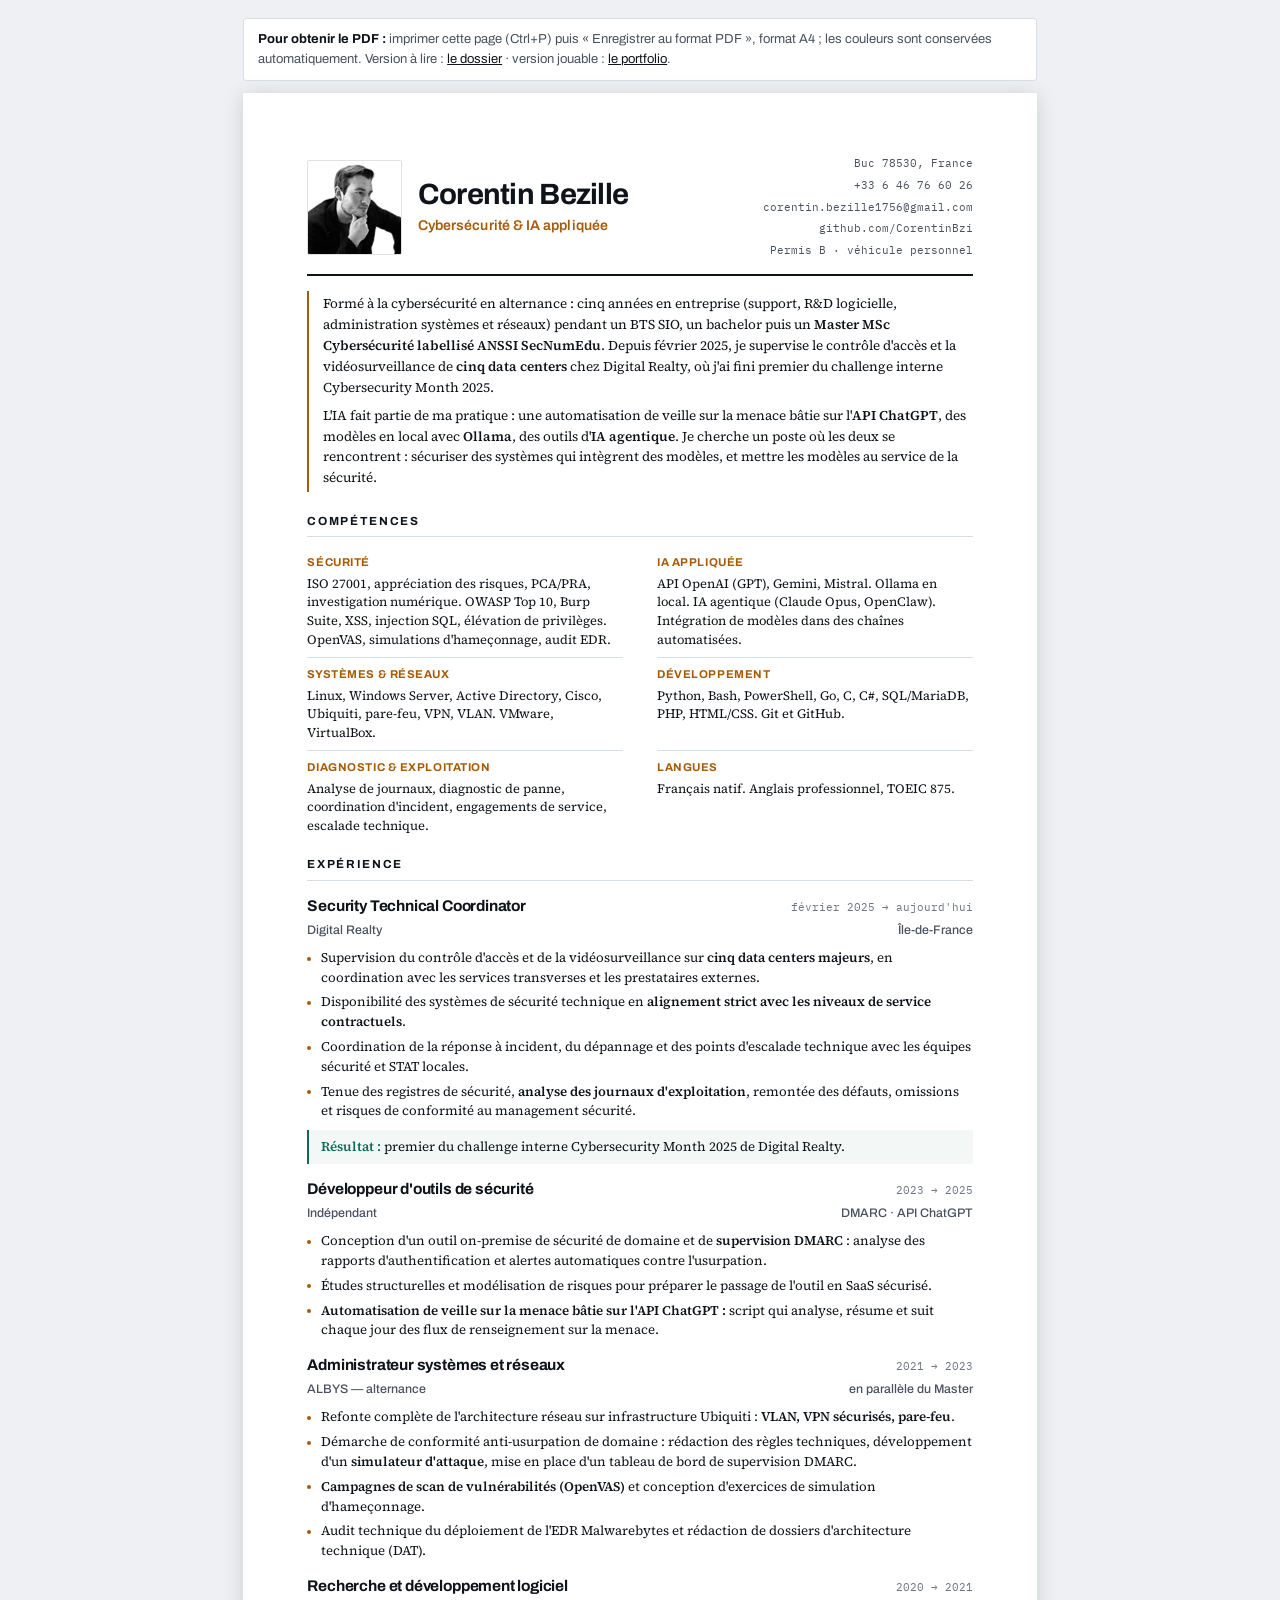
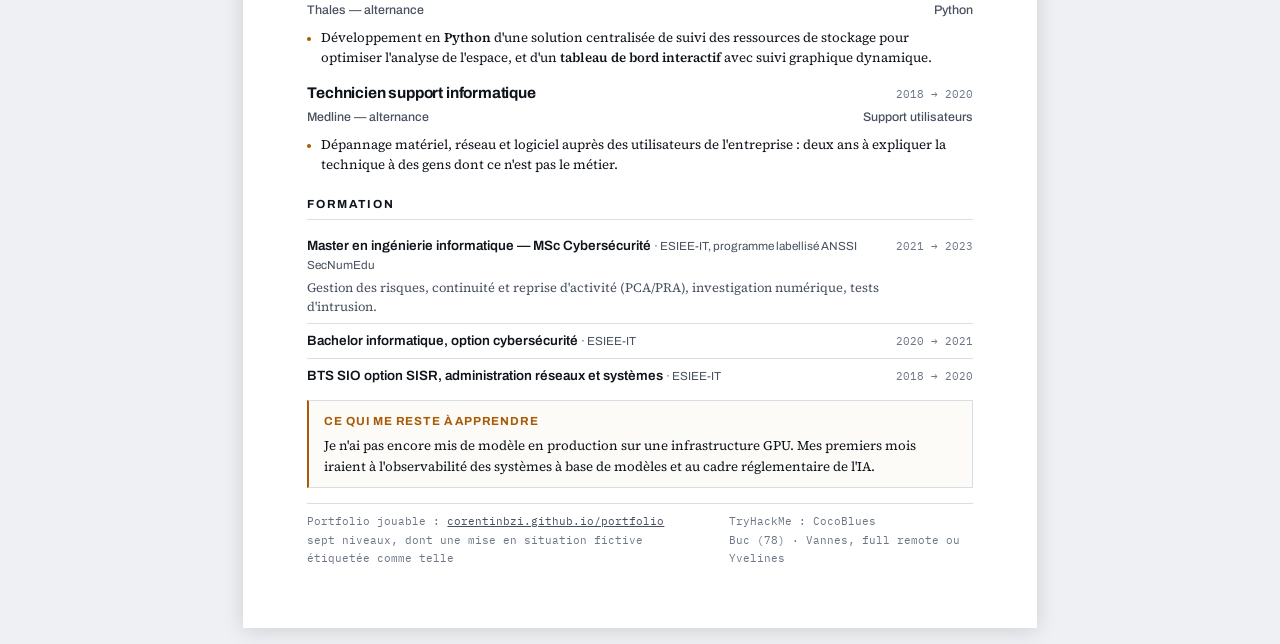
==== commit a50b1d49: "feat: portfolio Cyber & IA — terminal d'amorçage, carte 2D en parallaxe, sept niveaux qui débloquent" ====
--- a/cv.html
+++ b/cv.html
@@ -3,8 +3,8 @@
 <head>
 <meta charset="utf-8">
 <meta name="viewport" content="width=device-width, initial-scale=1">
-<title>CV — Corentin Bezille, Forward Deployed Engineer</title>
-<meta name="description" content="CV de Corentin Bezille, candidat Forward Deployed Engineer : diagnostic de systèmes critiques, Python, modèles de langage, communication avec des utilisateurs non techniques.">
+<title>CV — Corentin Bezille, Cybersécurité &amp; IA appliquée</title>
+<meta name="description" content="CV de Corentin Bezille, cybersécurité et IA appliquée : Master MSc Cybersécurité labellisé ANSSI SecNumEdu, sécurité technique de cinq data centers, supervision DMARC, veille sur la menace automatisée avec un modèle de langage.">
 <meta name="color-scheme" content="light">
 
 <link rel="preconnect" href="https://fonts.googleapis.com">
@@ -27,14 +27,14 @@
 *{box-sizing:border-box;-webkit-print-color-adjust:exact;print-color-adjust:exact}
 body{
   margin:0;background:#EEF0F3;color:var(--ink);
-  font-family:var(--serif);font-size:10.4pt;line-height:1.6;
+  font-family:var(--serif);font-size:10.1pt;line-height:1.55;
   -webkit-font-smoothing:antialiased;
 }
 .page{
   background:var(--paper);width:210mm;min-height:297mm;margin:16px auto;
   padding:16mm 17mm;box-shadow:0 2px 20px rgba(15,20,27,.14);
 }
-.page + .page{margin-top:0}
+a:focus-visible{outline:2px solid #1F4FD8;outline-offset:2px;border-radius:2px}
 
 /* ---------- en-tête ---------- */
 .id{display:flex;align-items:center;gap:16px;
@@ -56,53 +56,53 @@
 /* ---------- accroche ---------- */
 .pitch{margin:15px 0 0;border-left:2.5px solid var(--signal);padding:3px 0 3px 14px}
 .pitch p{margin:0}
-.pitch p + p{margin-top:8px}
+.pitch p + p{margin-top:7px}
 .pitch b{font-weight:600}
 
 h2.sec{
   font-family:var(--sans);font-size:8.8pt;font-weight:700;letter-spacing:.14em;
-  text-transform:uppercase;color:var(--ink);margin:22px 0 0;padding-bottom:6px;
+  text-transform:uppercase;color:var(--ink);margin:20px 0 0;padding-bottom:6px;
   border-bottom:1px solid var(--rule);
 }
-h2.sec .cont{font-weight:500;letter-spacing:.04em;color:var(--ink-3);text-transform:none}
 
 /* ---------- compétences ---------- */
-.skills{display:grid;grid-template-columns:1fr 1fr;gap:0 34px;margin-top:11px}
-.sk{padding:9px 0;border-bottom:1px solid var(--rule)}
+.skills{display:grid;grid-template-columns:1fr 1fr;gap:0 34px;margin-top:9px}
+.sk{padding:8px 0;border-bottom:1px solid var(--rule)}
 .sk:nth-last-child(-n+2){border-bottom:0;padding-bottom:0}
 .sk h3{font-family:var(--sans);font-size:8.5pt;font-weight:700;letter-spacing:.05em;
-  text-transform:uppercase;color:var(--signal);margin:0 0 4px}
-.sk p{margin:0;font-size:9.9pt;line-height:1.52}
+  text-transform:uppercase;color:var(--signal);margin:0 0 3px}
+.sk p{margin:0;font-size:9.6pt;line-height:1.45}
 
 /* ---------- expérience ---------- */
-.role-block{margin-top:14px;break-inside:avoid}
+.role-block{margin-top:13px}
 .role-head{display:flex;justify-content:space-between;align-items:baseline;gap:16px}
 .role-head h3{font-family:var(--sans);font-size:11.6pt;font-weight:700;margin:0;letter-spacing:-.012em}
 .role-head .when{font-family:var(--mono);font-size:8.5pt;color:var(--ink-3);white-space:nowrap}
 .role-sub{font-family:var(--sans);font-size:9.3pt;font-weight:500;color:var(--ink-2);
-  margin:3px 0 9px;display:flex;justify-content:space-between;gap:16px}
+  margin:3px 0 8px;display:flex;justify-content:space-between;gap:16px}
 ul.pts{margin:0;padding:0;list-style:none}
-ul.pts li{position:relative;padding:0 0 7px 14px;font-size:10.1pt;line-height:1.56}
+ul.pts li{position:relative;padding:0 0 5px 14px;font-size:9.9pt;line-height:1.5}
 ul.pts li:last-child{padding-bottom:0}
 ul.pts li::before{content:"";position:absolute;left:0;top:.66em;width:4px;height:4px;
   background:var(--signal);border-radius:50%}
 ul.pts li b{font-weight:600}
-.win{background:#F3F8F6;border-left:2.5px solid var(--resolved);padding:8px 12px;margin-top:10px;
+.win{background:#F3F8F6;border-left:2.5px solid var(--resolved);padding:7px 12px;margin:9px 0 0;
   font-size:9.9pt;line-height:1.5}
 .win b{color:var(--resolved);font-weight:600}
 
 /* ---------- formation ---------- */
-.edu{margin-top:11px}
+.edu{margin-top:9px}
 .edu-row{display:flex;justify-content:space-between;align-items:baseline;gap:16px;
   padding:7px 0;border-bottom:1px solid var(--rule)}
 .edu-row:last-child{border-bottom:0;padding-bottom:0}
 .edu-row h3{font-family:var(--sans);font-size:10.1pt;font-weight:600;margin:0;line-height:1.45}
 .edu-row .where{font-family:var(--sans);font-size:8.8pt;font-weight:400;color:var(--ink-2)}
+.edu-row .core{margin:3px 0 0;font-size:9.6pt;line-height:1.5;color:var(--ink-2)}
 .edu-row .when{font-family:var(--mono);font-size:8.5pt;color:var(--ink-3);white-space:nowrap}
 
 /* ---------- honnêteté ---------- */
 .gap{margin-top:15px;border:1px solid var(--rule);border-left:2.5px solid var(--signal);
-  padding:12px 15px;background:#FCFBF8;break-inside:avoid}
+  padding:11px 15px;background:#FCFBF8;break-inside:avoid}
 .gap h3{font-family:var(--sans);font-size:8.8pt;font-weight:700;letter-spacing:.07em;
   text-transform:uppercase;color:var(--signal);margin:0 0 5px}
 .gap p{margin:0;font-size:9.9pt;line-height:1.55}
@@ -110,6 +110,7 @@
 .foot{margin-top:15px;padding-top:8px;border-top:1px solid var(--rule);
   font-family:var(--mono);font-size:8.1pt;line-height:1.7;color:var(--ink-3);display:flex;
   justify-content:space-between;gap:16px}
+.foot a{color:var(--ink-2)}
 
 .print-tip{
   max-width:210mm;margin:18px auto -4px;padding:11px 14px;background:#FFF;
@@ -117,6 +118,7 @@
   color:var(--ink-2);line-height:1.5;
 }
 .print-tip b{color:var(--ink)}
+.print-tip a{color:var(--ink)}
 
 @page{size:A4;margin:12mm 15mm}
 @media print{
@@ -127,14 +129,15 @@
   h2.sec{break-after:avoid}
   ul.pts li{break-inside:avoid}
   .skills{break-inside:avoid}
-  .role-block,.gap,.edu-row,.win{break-inside:avoid}
+  .role-head,.role-sub{break-after:avoid}
+  .gap,.edu-row,.win,.foot{break-inside:avoid}
 }
 @media screen and (max-width:800px){
   .page{width:auto;padding:24px 20px}
   .id{flex-wrap:wrap;gap:12px}
   .id .reach{text-align:left;width:100%}
   .skills{grid-template-columns:1fr}
-  .sk:nth-last-child(-n+2){border-bottom:1px solid var(--rule);padding-bottom:9px}
+  .sk:nth-last-child(-n+2){border-bottom:1px solid var(--rule);padding-bottom:8px}
   .sk:last-child{border-bottom:0}
   .role-head,.role-sub,.edu-row,.foot{flex-direction:column;gap:3px}
   .role-head .when,.edu-row .when{order:-1}
@@ -144,8 +147,8 @@
 <body>
 
 <p class="print-tip"><b>Pour obtenir le PDF :</b> imprimer cette page (Ctrl+P) puis
-« Enregistrer au format PDF », format A4. La pagination est figée à deux pages et les couleurs
-sont conservées automatiquement.</p>
+« Enregistrer au format PDF », format A4 ; les couleurs sont conservées automatiquement.
+Version à lire : <a href="dossier.html">le dossier</a> · version jouable : <a href="index.html">le portfolio</a>.</p>
 
 <article class="page">
 
@@ -153,46 +156,59 @@
     <img class="portrait" src="[data-uri]" alt="Portrait de Corentin Bezille">
     <div class="id-txt">
       <h1>Corentin Bezille</h1>
-      <p class="role">Forward Deployed Engineer — diagnostic de systèmes critiques &amp; IA appliquée</p>
+      <p class="role">Cybersécurité &amp; IA appliquée</p>
     </div>
     <div class="reach">
       Buc 78530, France<br>
       +33 6 46 76 60 26<br>
       <a href="mailto:corentin.bezille1756@gmail.com">corentin.bezille1756@gmail.com</a><br>
-      github.com/CorentinBzi<br>
+      <a href="https://github.com/CorentinBzi">github.com/CorentinBzi</a><br>
       Permis B · véhicule personnel
     </div>
   </header>
 
   <div class="pitch">
-    <p>Je travaille là où un système critique décroche et où plusieurs couches peuvent être en cause.
-    Depuis dix-neuf mois, je coordonne les incidents du contrôle d'accès et de la vidéosurveillance de
-    <b>cinq data centers</b> sous engagement de délai : isoler la cause dans les journaux, rendre
-    l'usage au plus vite, escalader au bon interlocuteur, puis expliquer ce qui s'est passé à des gens
-    dont la technique n'est pas le métier. En parallèle je construis mes outils en <b>Python</b>, dont
-    une chaîne de veille bâtie sur une <b>API de modèle de langage</b>.</p>
+    <p>Formé à la cybersécurité en alternance : cinq années en entreprise (support, R&amp;D logicielle,
+    administration systèmes et réseaux) pendant un BTS SIO, un bachelor puis un <b>Master MSc
+    Cybersécurité labellisé ANSSI SecNumEdu</b>. Depuis février 2025, je supervise le contrôle d'accès
+    et la vidéosurveillance de <b>cinq data centers</b> chez Digital Realty, où j'ai fini premier du
+    challenge interne Cybersecurity Month 2025.</p>
+    <p>L'IA fait partie de ma pratique : une automatisation de veille sur la menace bâtie sur
+    l'<b>API ChatGPT</b>, des modèles en local avec <b>Ollama</b>, des outils d'<b>IA agentique</b>.
+    Je cherche un poste où les deux se rencontrent : sécuriser des systèmes qui intègrent des modèles,
+    et mettre les modèles au service de la sécurité.</p>
   </div>
 
   <h2 class="sec">Compétences</h2>
   <div class="skills">
     <div class="sk">
+      <h3>Sécurité</h3>
+      <p>ISO 27001, appréciation des risques, PCA/PRA, investigation numérique. OWASP Top 10,
+      Burp Suite, XSS, injection SQL, élévation de privilèges. OpenVAS, simulations d'hameçonnage,
+      audit EDR.</p>
+    </div>
+    <div class="sk">
+      <h3>IA appliquée</h3>
+      <p>API OpenAI (GPT), Gemini, Mistral. Ollama en local. IA agentique (Claude Opus, OpenClaw).
+      Intégration de modèles dans des chaînes automatisées.</p>
+    </div>
+    <div class="sk">
+      <h3>Systèmes &amp; réseaux</h3>
+      <p>Linux, Windows Server, Active Directory, Cisco, Ubiquiti, pare-feu, VPN, VLAN.
+      VMware, VirtualBox.</p>
+    </div>
+    <div class="sk">
+      <h3>Développement</h3>
+      <p>Python, Bash, PowerShell, Go, C, C#, SQL/MariaDB, PHP, HTML/CSS. Git et GitHub.</p>
+    </div>
+    <div class="sk">
       <h3>Diagnostic &amp; exploitation</h3>
-      <p>Analyse de journaux, isolement de cause, coordination d'incident, engagements de service,
-      escalade technique, documentation. Vulgarisation auprès d'interlocuteurs non techniciens.</p>
-    </div>
-    <div class="sk">
-      <h3>Développement</h3>
-      <p>Python, Bash/Shell, PowerShell, Go, C, C#, SQL/MariaDB, PHP, HTML/CSS. Git et GitHub.</p>
-    </div>
-    <div class="sk">
-      <h3>IA appliquée</h3>
-      <p>API OpenAI, Gemini, Mistral. Ollama en local. IA agentique. Intégration de modèles dans des
-      chaînes de traitement automatisées.</p>
-    </div>
-    <div class="sk">
-      <h3>Systèmes, réseaux &amp; sécurité</h3>
-      <p>Linux, Windows Server, Active Directory, Cisco, Ubiquiti, pare-feu, VPN, VLAN. ISO 27001,
-      appréciation des risques, OWASP Top 10, Burp Suite. Anglais professionnel, TOEIC 875.</p>
+      <p>Analyse de journaux, diagnostic de panne, coordination d'incident, engagements de service,
+      escalade technique.</p>
+    </div>
+    <div class="sk">
+      <h3>Langues</h3>
+      <p>Français natif. Anglais professionnel, TOEIC 875.</p>
     </div>
   </div>
 
@@ -207,27 +223,29 @@
     <ul class="pts">
       <li>Supervision du contrôle d'accès et de la vidéosurveillance sur <b>cinq data centers
       majeurs</b>, en coordination avec les services transverses et les prestataires externes.</li>
-      <li>Disponibilité des systèmes en <b>alignement strict avec les niveaux de service
-      contractuels</b> ; coordination de la réponse à incident et des points d'escalade.</li>
+      <li>Disponibilité des systèmes de sécurité technique en <b>alignement strict avec les niveaux de
+      service contractuels</b>.</li>
+      <li>Coordination de la réponse à incident, du dépannage et des points d'escalade technique avec
+      les équipes sécurité et STAT locales.</li>
       <li>Tenue des registres de sécurité, <b>analyse des journaux d'exploitation</b>, remontée des
-      défauts, omissions et risques de conformité au management.</li>
-    </ul>
-    <p class="win"><b>Résultat :</b> premier du challenge interne Cybersecurity Month 2025 du groupe.</p>
-  </section>
-
-  <section class="role-block">
-    <div class="role-head">
-      <h3>Développeur d'outils de sécurité — indépendant</h3>
+      défauts, omissions et risques de conformité au management sécurité.</li>
+    </ul>
+    <p class="win"><b>Résultat :</b> premier du challenge interne Cybersecurity Month 2025 de Digital Realty.</p>
+  </section>
+
+  <section class="role-block">
+    <div class="role-head">
+      <h3>Développeur d'outils de sécurité</h3>
       <span class="when">2023 → 2025</span>
     </div>
-    <div class="role-sub"><span>Activité en propre</span><span>France</span></div>
-    <ul class="pts">
-      <li><b>Automatisation de veille sur API de modèle de langage :</b> script Python qui collecte
-      des flux de renseignement sur la menace, en extrait le contenu utile via l'API et déclenche des
-      alertes, avec validation du format en sortie avant diffusion.</li>
-      <li>Conception d'une solution on-premise de sécurité de domaine et de <b>supervision DMARC</b> :
-      analyse des rapports d'authentification et alertes automatiques contre l'usurpation d'identité,
-      puis modélisation de risques pour préparer son passage en service cloud.</li>
+    <div class="role-sub"><span>Indépendant</span><span>DMARC · API ChatGPT</span></div>
+    <ul class="pts">
+      <li>Conception d'un outil on-premise de sécurité de domaine et de <b>supervision DMARC</b> :
+      analyse des rapports d'authentification et alertes automatiques contre l'usurpation.</li>
+      <li>Études structurelles et modélisation de risques pour préparer le passage de l'outil en SaaS
+      sécurisé.</li>
+      <li><b>Automatisation de veille sur la menace bâtie sur l'API ChatGPT :</b> script qui
+      analyse, résume et suit chaque jour des flux de renseignement sur la menace.</li>
     </ul>
   </section>
 
@@ -236,15 +254,17 @@
       <h3>Administrateur systèmes et réseaux</h3>
       <span class="when">2021 → 2023</span>
     </div>
-    <div class="role-sub"><span>ALBYS — alternance</span><span>France</span></div>
-    <ul class="pts">
-      <li>Refonte complète de l'architecture réseau sur infrastructure Ubiquiti : VLAN, VPN sécurisés,
-      pare-feu.</li>
-      <li>Démarche complète de conformité anti-usurpation de domaine : rédaction des règles techniques,
+    <div class="role-sub"><span>ALBYS — alternance</span><span>en parallèle du Master</span></div>
+    <ul class="pts">
+      <li>Refonte complète de l'architecture réseau sur infrastructure Ubiquiti : <b>VLAN, VPN
+      sécurisés, pare-feu</b>.</li>
+      <li>Démarche de conformité anti-usurpation de domaine : rédaction des règles techniques,
       développement d'un <b>simulateur d'attaque</b>, mise en place d'un tableau de bord de supervision
       DMARC.</li>
-      <li>Campagnes de scan de vulnérabilités (OpenVAS), exercices d'hameçonnage et audit du
-      déploiement EDR Malwarebytes.</li>
+      <li><b>Campagnes de scan de vulnérabilités (OpenVAS)</b> et conception d'exercices de simulation
+      d'hameçonnage.</li>
+      <li>Audit technique du déploiement de l'EDR Malwarebytes et rédaction de dossiers d'architecture
+      technique (DAT).</li>
     </ul>
   </section>
 
@@ -253,11 +273,11 @@
       <h3>Recherche et développement logiciel</h3>
       <span class="when">2020 → 2021</span>
     </div>
-    <div class="role-sub"><span>Thales — alternance</span><span>France</span></div>
-    <ul class="pts">
-      <li>Développement en <b>Python</b> d'une solution centralisée de suivi des ressources de stockage,
-      avec <b>tableau de bord interactif</b> et suivi graphique dynamique pour les équipes
-      d'exploitation.</li>
+    <div class="role-sub"><span>Thales — alternance</span><span>Python</span></div>
+    <ul class="pts">
+      <li>Développement en <b>Python</b> d'une solution centralisée de suivi des ressources de stockage
+      pour optimiser l'analyse de l'espace, et d'un <b>tableau de bord interactif</b> avec suivi
+      graphique dynamique.</li>
     </ul>
   </section>
 
@@ -266,10 +286,10 @@
       <h3>Technicien support informatique</h3>
       <span class="when">2018 → 2020</span>
     </div>
-    <div class="role-sub"><span>Medline — alternance</span><span>France</span></div>
-    <ul class="pts">
-      <li>Dépannage matériel, réseau et logiciel auprès des utilisateurs : <b>deux ans d'interface
-      quotidienne avec des interlocuteurs non techniques</b>.</li>
+    <div class="role-sub"><span>Medline — alternance</span><span>Support utilisateurs</span></div>
+    <ul class="pts">
+      <li>Dépannage matériel, réseau et logiciel auprès des utilisateurs de l'entreprise : deux ans à
+      expliquer la technique à des gens dont ce n'est pas le métier.</li>
     </ul>
   </section>
 
@@ -277,7 +297,9 @@
   <div class="edu">
     <div class="edu-row">
       <div><h3>Master en ingénierie informatique — MSc Cybersécurité
-      <span class="where">· ESIEE-IT, programme labellisé ANSSI SecNumEdu</span></h3></div>
+      <span class="where">· ESIEE-IT, programme labellisé ANSSI SecNumEdu</span></h3>
+      <p class="core">Gestion des risques, continuité et reprise d'activité (PCA/PRA), investigation
+      numérique, tests d'intrusion.</p></div>
       <span class="when">2021 → 2023</span>
     </div>
     <div class="edu-row">
@@ -293,16 +315,15 @@
   </div>
 
   <div class="gap">
-    <h3>Ce que j'ai à apprendre</h3>
-    <p>Je n'ai pas encore servi de modèle en production sur une stack GPU, ni travaillé en
-    établissement de santé. Mes trois premiers mois iraient au service de modèles, à l'observabilité
-    applicative et au cadre d'hébergement des données de santé. Le dire tout de suite fait partie du
-    métier visé.</p>
+    <h3>Ce qui me reste à apprendre</h3>
+    <p>Je n'ai pas encore mis de modèle en production sur une infrastructure GPU. Mes premiers mois iraient
+    à l'observabilité des systèmes à base de modèles et au cadre réglementaire de l'IA.</p>
   </div>
 
   <div class="foot">
-    <span>Full remote recherché · déplacements ponctuels sans difficulté</span>
-    <span>TryHackMe : CocoBlues</span>
+    <span>Portfolio jouable : <a href="https://corentinbzi.github.io/portfolio/">corentinbzi.github.io/portfolio</a><br>
+    sept niveaux, dont une mise en situation fictive étiquetée comme telle</span>
+    <span>TryHackMe : CocoBlues<br>Buc (78) · Vannes, full remote ou Yvelines</span>
   </div>
 
 </article>
